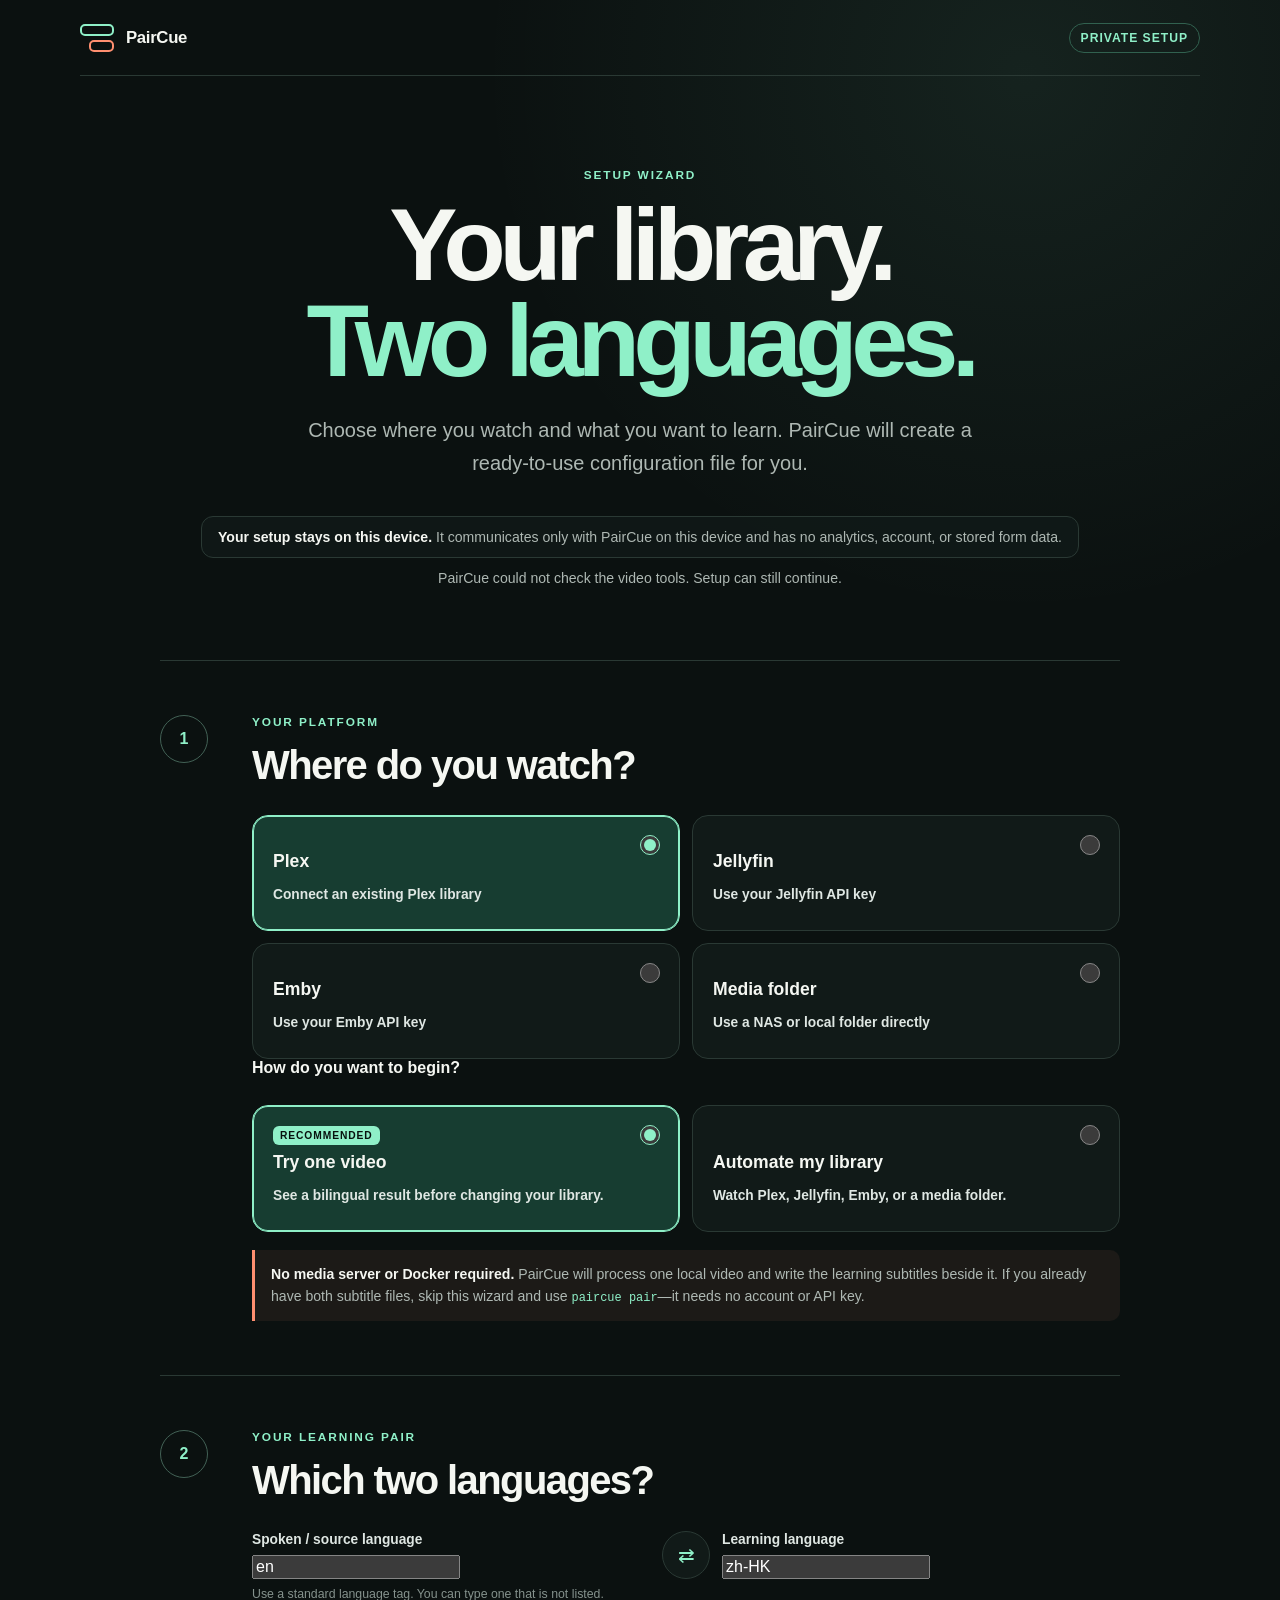
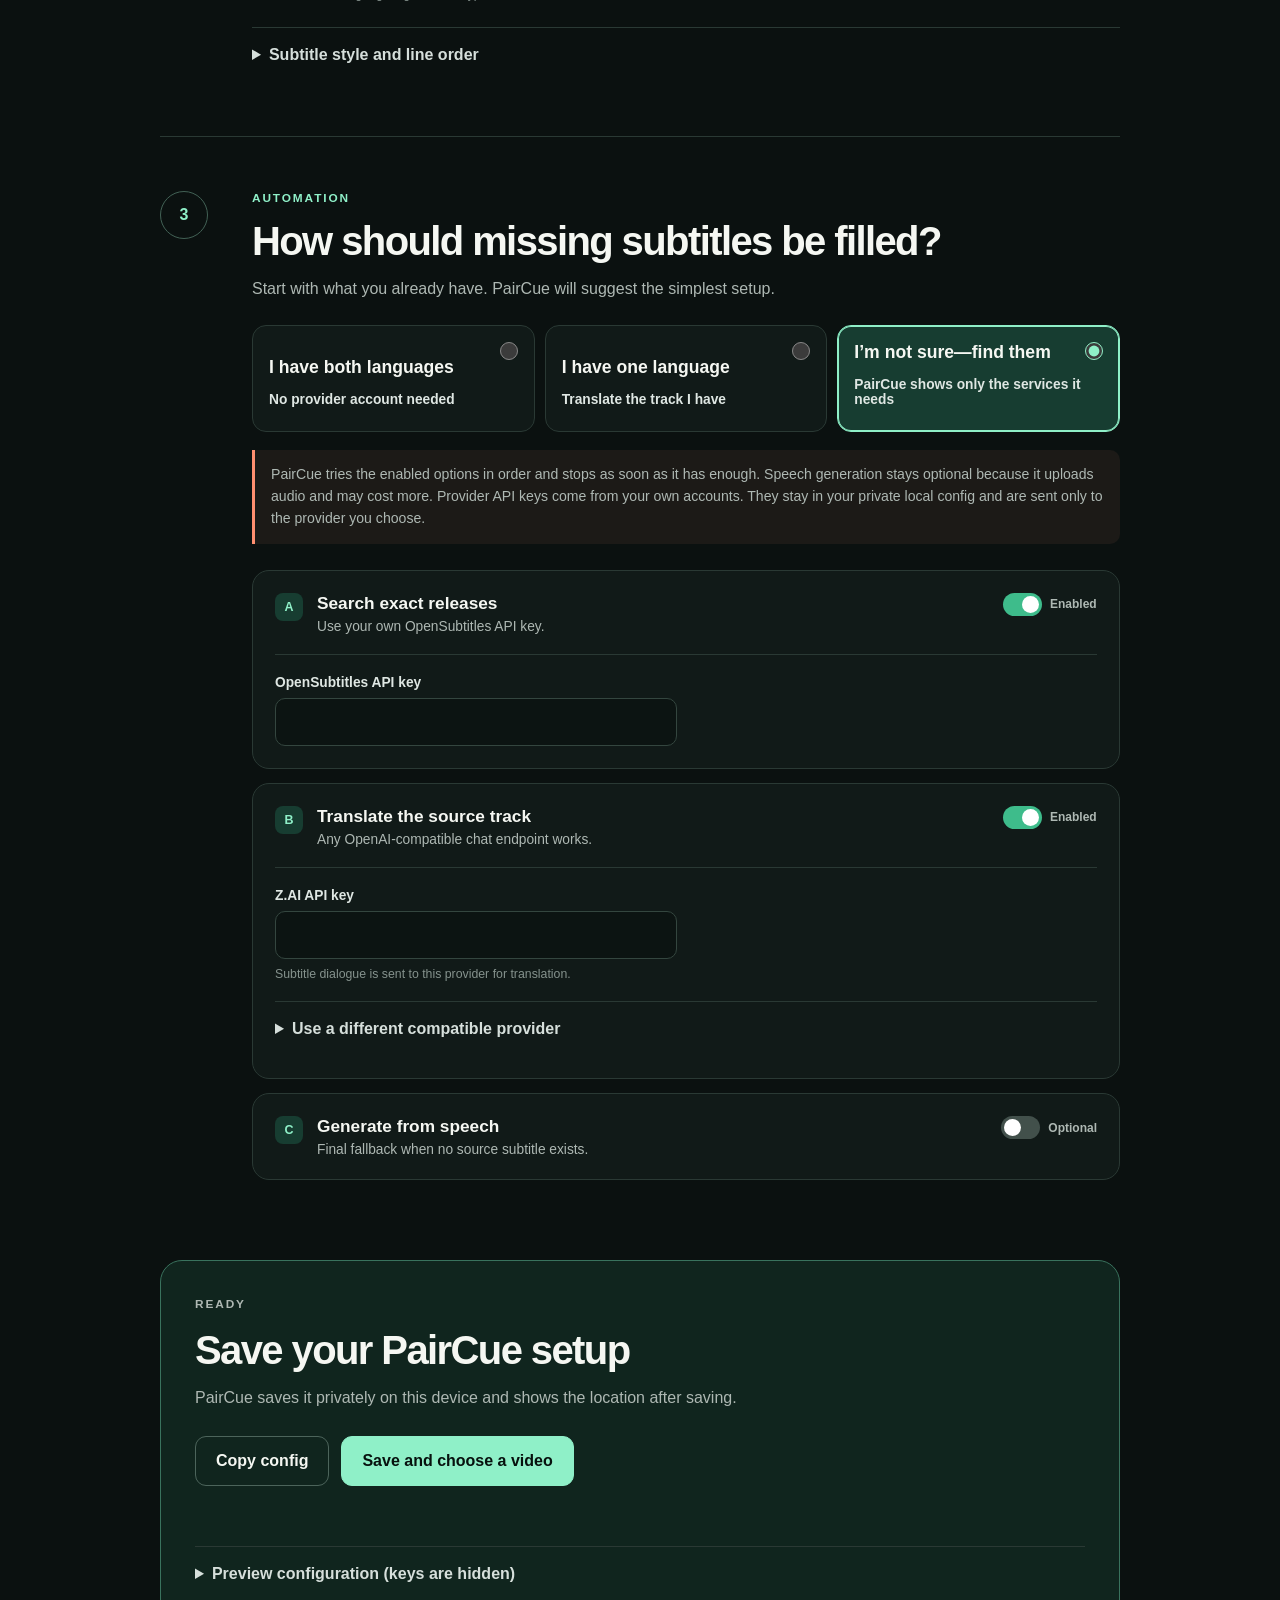
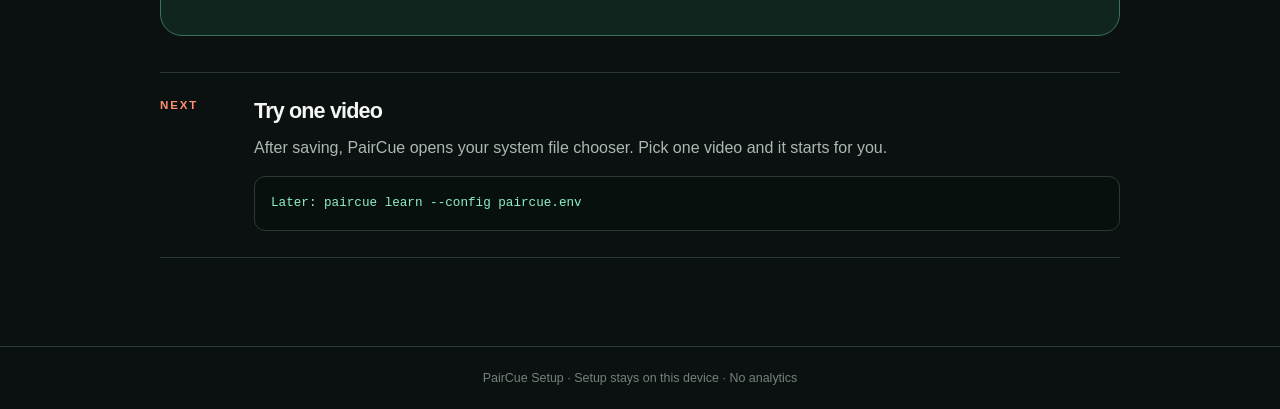
==== src/paircue/setup/index.html @ cda23b61 "feat: add one-click desktop library dashboard Signed-off-by: NLINEA <318270459+NLINEA@users.noreply." ====
<!doctype html>
<html lang="en">
  <head>
    <meta charset="utf-8">
    <meta name="viewport" content="width=device-width, initial-scale=1">
    <meta
      http-equiv="Content-Security-Policy"
      content="default-src 'none'; script-src 'self'; style-src 'self'; img-src 'self' data:; connect-src 'self'; font-src 'none'; object-src 'none'; base-uri 'none'; form-action 'none'"
    >
    <title>PairCue Setup</title>
    <meta
      name="description"
      content="Create a private PairCue configuration without sending settings or API keys anywhere."
    >
    <link rel="stylesheet" href="setup.css">
    <script src="setup.js" defer></script>
  </head>
  <body>
    <header class="topbar">
      <a class="brand" href="#main" aria-label="PairCue setup home">
        <span class="brand-mark" aria-hidden="true"><i></i><i></i></span>
        <span>PairCue</span>
      </a>
      <span class="privacy-badge">Private setup</span>
    </header>

    <main id="main" class="shell">
      <section class="hero" aria-labelledby="page-title">
        <p class="eyebrow">SETUP WIZARD</p>
        <h1 id="page-title">Your library.<br><span>Two languages.</span></h1>
        <p class="lede">
          Choose where you watch and what you want to learn. PairCue will create a ready-to-use
          configuration file for you.
        </p>
        <div class="privacy-note" role="note">
          <strong>Your setup stays on this device.</strong>
          It communicates only with PairCue on this device and has no analytics, account, or
          stored form data.
        </div>
        <div id="system-check" class="system-check" role="status" aria-live="polite">
          Checking whether this device is ready for video…
        </div>
      </section>

      <form id="setup-form" novalidate>
        <section class="step" aria-labelledby="platform-heading">
          <div class="step-number" aria-hidden="true">1</div>
          <div class="step-content">
            <p class="step-kicker">YOUR PLATFORM</p>
            <h2 id="platform-heading">Where do you watch?</h2>
            <div class="choice-grid" role="radiogroup" aria-label="Media platform">
              <label class="choice-card">
                <input type="radio" name="platform" value="plex" checked>
                <span class="choice-title">Plex</span>
                <span>Connect an existing Plex library</span>
              </label>
              <label class="choice-card">
                <input type="radio" name="platform" value="jellyfin">
                <span class="choice-title">Jellyfin</span>
                <span>Use your Jellyfin API key</span>
              </label>
              <label class="choice-card">
                <input type="radio" name="platform" value="emby">
                <span class="choice-title">Emby</span>
                <span>Use your Emby API key</span>
              </label>
              <label class="choice-card">
                <input type="radio" name="platform" value="filesystem">
                <span class="choice-title">Media folder</span>
                <span>Use a NAS or local folder directly</span>
              </label>
            </div>

            <p class="subsection-heading">How do you want to begin?</p>
            <div class="choice-grid" role="radiogroup" aria-label="Starting point">
              <label class="choice-card recommended-card">
                <input type="radio" name="mode" value="single" checked>
                <span class="recommendation">RECOMMENDED</span>
                <span class="choice-title">Try one video</span>
                <span>See a bilingual result before changing your library.</span>
              </label>
              <label class="choice-card">
                <input type="radio" name="mode" value="library">
                <span class="choice-title">Automate my library</span>
                <span>Watch Plex, Jellyfin, Emby, or a media folder.</span>
              </label>
            </div>

            <div id="single-note" class="journey-note">
              <strong>No media server or Docker required.</strong>
              PairCue will process one local video and write the learning subtitles beside it.
              If you already have both subtitle files, skip this wizard and use
              <code>paircue pair</code>—it needs no account or API key.
            </div>

            <div id="library-options" class="library-options" hidden>
              <div class="field-grid inset-panel">
                <div class="field-control">
                  <label for="host-media-path">Media folder on this machine or NAS</label>
                  <div class="path-row">
                    <input id="host-media-path" type="text" value="/volume1/Media" autocomplete="off">
                    <button id="choose-media-folder" type="button" hidden>Choose folder</button>
                  </div>
                  <small>PairCue needs read and write access. On a desktop, choose the mounted folder.</small>
                </div>
                <label id="local-port-field">
                  <span>Local status page port</span>
                  <input id="host-port" type="text" inputmode="numeric" value="9292" autocomplete="off">
                  <small>Only accessible from this device by default.</small>
                </label>
              </div>

              <div id="server-fields" class="field-grid inset-panel">
                <label>
                  <span>Server address</span>
                  <input id="server-url" type="url" value="http://127.0.0.1:32400" autocomplete="off">
                  <small>Use the server's local network address. Do not paste a Plex web-app page.</small>
                </label>
                <label>
                  <span>Server token or API key</span>
                  <input id="server-token" type="password" autocomplete="new-password">
                  <small>Stored only in the downloaded file.</small>
                </label>
                <label id="user-id-field" hidden>
                  <span>User ID</span>
                  <input id="server-user-id" type="text" autocomplete="off">
                  <small>Required by Jellyfin and Emby.</small>
                </label>
                <label>
                  <span>Library path seen by the server</span>
                  <input id="server-prefix" type="text" value="/volume1/Media" autocomplete="off">
                  <small>Usually the same folder path as above.</small>
                </label>
                <details class="platform-help">
                  <summary>Where do I find these details?</summary>
                  <p id="plex-help">
                    In Plex, use the server address ending in <code>:32400</code>. Find the token by
                    opening an item in Plex Web, choosing <strong>Get Info → View XML</strong>, and
                    copying the <code>X-Plex-Token</code> value from the URL.
                  </p>
                  <p id="jellyfin-help" hidden>
                    In Jellyfin Dashboard, open <strong>Advanced → API Keys</strong> to create a key.
                    Open your user in Dashboard and copy its ID from the browser address.
                  </p>
                  <p id="emby-help" hidden>
                    In Emby Server Dashboard, open <strong>Advanced → API Keys</strong> to create a
                    key. Open the selected user to find its user ID.
                  </p>
                </details>
              </div>

              <details id="nas-permissions" class="advanced">
                <summary>NAS file permissions</summary>
                <div class="field-grid details-grid">
                  <label>
                    <span>User ID (PUID)</span>
                    <input id="puid" type="text" inputmode="numeric" value="10001" autocomplete="off">
                  </label>
                  <label>
                    <span>Group ID (PGID)</span>
                    <input id="pgid" type="text" inputmode="numeric" value="10001" autocomplete="off">
                  </label>
                </div>
                <p class="hint">Change these only if PairCue cannot write beside your videos.</p>
              </details>
            </div>
          </div>
        </section>

        <section class="step" aria-labelledby="language-heading">
          <div class="step-number" aria-hidden="true">2</div>
          <div class="step-content">
            <p class="step-kicker">YOUR LEARNING PAIR</p>
            <h2 id="language-heading">Which two languages?</h2>
            <div class="language-row">
              <label>
                <span>Spoken / source language</span>
                <input id="source-language" list="language-options" value="en" autocomplete="off">
              </label>
              <button id="swap-languages" class="swap" type="button" aria-label="Swap languages">
                <span aria-hidden="true">⇄</span>
              </button>
              <label>
                <span>Learning language</span>
                <input id="target-language" list="language-options" value="zh-HK" autocomplete="off">
              </label>
            </div>
            <datalist id="language-options">
              <option value="en">English</option>
              <option value="zh-HK">Traditional Chinese (Hong Kong)</option>
              <option value="zh-TW">Traditional Chinese (Taiwan)</option>
              <option value="zh-CN">Simplified Chinese</option>
              <option value="ja">Japanese</option>
              <option value="ko">Korean</option>
              <option value="es">Spanish</option>
              <option value="fr">French</option>
              <option value="de">German</option>
              <option value="pt-BR">Portuguese (Brazil)</option>
            </datalist>
            <p class="hint">Use a standard language tag. You can type one that is not listed.</p>

            <details class="advanced">
              <summary>Subtitle style and line order</summary>
              <div class="field-grid details-grid">
                <label>
                  <span>First line</span>
                  <select id="line-order">
                    <option value="target-first">Learning language</option>
                    <option value="source-first">Spoken language</option>
                  </select>
                </label>
                <label>
                  <span>Translation style</span>
                  <input
                    id="target-style"
                    type="text"
                    value="natural, concise dialogue suitable for subtitles"
                    autocomplete="off"
                  >
                </label>
              </div>
            </details>
          </div>
        </section>

        <section class="step" aria-labelledby="automation-heading">
          <div class="step-number" aria-hidden="true">3</div>
          <div class="step-content">
            <p class="step-kicker">AUTOMATION</p>
            <h2 id="automation-heading">How should missing subtitles be filled?</h2>
            <p class="section-copy">Start with what you already have. PairCue will suggest the simplest setup.</p>
            <div class="preset-grid" role="radiogroup" aria-label="Existing subtitle situation">
              <label class="preset-card">
                <input type="radio" name="subtitle-preset" value="both">
                <span class="choice-title">I have both languages</span>
                <span>No provider account needed</span>
              </label>
              <label class="preset-card">
                <input type="radio" name="subtitle-preset" value="one">
                <span class="choice-title">I have one language</span>
                <span>Translate the track I have</span>
              </label>
              <label class="preset-card">
                <input type="radio" name="subtitle-preset" value="automatic" checked>
                <span class="choice-title">I’m not sure—find them</span>
                <span>PairCue shows only the services it needs</span>
              </label>
            </div>
            <div class="journey-note">
              PairCue tries the enabled options in order and stops as soon as it has enough. Speech
              generation stays optional because it uploads audio and may cost more. Provider API
              keys come from your own accounts. They stay in your private local config and are sent
              only to the provider you choose.
            </div>

            <div class="automation-stack">
              <section class="automation-card">
                <div class="automation-head">
                  <div>
                    <span class="flow-index">A</span>
                    <h3>Search exact releases</h3>
                    <p>Use your own OpenSubtitles API key.</p>
                  </div>
                  <label class="switch">
                    <input id="search-enabled" type="checkbox" checked>
                    <span aria-hidden="true"></span>
                    <b>Enabled</b>
                  </label>
                </div>
                <div id="search-panel" class="field-grid compact-fields">
                  <label>
                    <span>OpenSubtitles API key</span>
                    <input id="opensubtitles-key" type="password" autocomplete="new-password">
                  </label>
                </div>
              </section>

              <section class="automation-card">
                <div class="automation-head">
                  <div>
                    <span class="flow-index">B</span>
                    <h3>Translate the source track</h3>
                    <p>Any OpenAI-compatible chat endpoint works.</p>
                  </div>
                  <label class="switch">
                    <input id="translation-enabled" type="checkbox" checked>
                    <span aria-hidden="true"></span>
                    <b>Enabled</b>
                  </label>
                </div>
                <div id="translation-panel" class="field-grid compact-fields">
                  <label>
                    <span>Z.AI API key</span>
                    <input id="translation-key" type="password" autocomplete="new-password">
                    <small>Subtitle dialogue is sent to this provider for translation.</small>
                  </label>
                  <details class="advanced provider-details">
                    <summary>Use a different compatible provider</summary>
                    <label>
                      <span>Translation endpoint</span>
                      <input
                        id="translation-url"
                        type="url"
                        value="https://api.z.ai/api/coding/paas/v4"
                        autocomplete="off"
                      >
                    </label>
                    <label>
                      <span>Model</span>
                      <input id="translation-model" type="text" value="glm-5-turbo" autocomplete="off">
                    </label>
                  </details>
                </div>
              </section>

              <section class="automation-card">
                <div class="automation-head">
                  <div>
                    <span class="flow-index">C</span>
                    <h3>Generate from speech</h3>
                    <p>Final fallback when no source subtitle exists.</p>
                  </div>
                  <label class="switch">
                    <input id="transcription-enabled" type="checkbox">
                    <span aria-hidden="true"></span>
                    <b>Optional</b>
                  </label>
                </div>
                <div id="transcription-panel" class="field-grid compact-fields" hidden>
                  <label>
                    <span>OpenAI API key</span>
                    <input id="transcription-key" type="password" autocomplete="new-password">
                    <small>Audio is uploaded only when no source subtitle can be found.</small>
                  </label>
                  <details class="advanced provider-details">
                    <summary>Use a self-hosted or compatible provider</summary>
                    <label>
                      <span>Transcription endpoint</span>
                      <input
                        id="transcription-url"
                        type="url"
                        value="https://api.openai.com/v1"
                        autocomplete="off"
                      >
                    </label>
                    <label>
                      <span>Model</span>
                      <input id="transcription-model" type="text" value="whisper-1" autocomplete="off">
                    </label>
                  </details>
                </div>
              </section>
            </div>
          </div>
        </section>

        <section class="finish" aria-labelledby="finish-heading">
          <div>
            <p class="step-kicker">READY</p>
            <h2 id="finish-heading">Save your PairCue setup</h2>
            <p>PairCue saves it privately on this device and shows the location after saving.</p>
          </div>
          <div class="button-row">
            <button id="copy-config" class="secondary-button" type="button">Copy config</button>
            <button id="download-config" class="primary-button" type="button">
              Save paircue.env
            </button>
          </div>
          <p id="form-error" class="form-error" role="alert" hidden></p>
          <p id="action-status" class="action-status" aria-live="polite"></p>
          <details class="preview">
            <summary>Preview configuration (keys are hidden)</summary>
            <pre id="config-preview" tabindex="0"></pre>
          </details>
        </section>
      </form>

      <section id="next-step" class="next-step" aria-labelledby="next-heading" aria-live="polite">
        <span id="next-number" class="next-number">NEXT</span>
        <div>
          <h2 id="next-heading">Try one video</h2>
          <p id="next-copy">PairCue will guide you after the setup is saved.</p>
          <pre id="next-command" class="next-command"></pre>
          <a id="next-link" class="dashboard-link" href="/" hidden>Open PairCue dashboard</a>
        </div>
      </section>
    </main>

    <footer>
      PairCue Setup · Setup stays on this device · No analytics
    </footer>
  </body>
</html>
---- src/paircue/setup/setup.css ----
:root {
  color-scheme: dark;
  --ink: #f5f7f2;
  --muted: #aeb8b3;
  --canvas: #0b1110;
  --panel: #111a18;
  --panel-strong: #16221f;
  --line: #2a3934;
  --mint: #8ff0c8;
  --mint-dark: #173d31;
  --coral: #ff8f70;
  --danger: #ffb4a2;
  --radius: 22px;
  font-family: Inter, ui-sans-serif, -apple-system, BlinkMacSystemFont, "Segoe UI", sans-serif;
}

* {
  box-sizing: border-box;
}

html {
  scroll-behavior: smooth;
}

body {
  margin: 0;
  min-width: 320px;
  background:
    radial-gradient(circle at 80% 2%, rgba(143, 240, 200, 0.08), transparent 34rem),
    var(--canvas);
  color: var(--ink);
}

button,
input,
select {
  font: inherit;
}

button,
summary,
label,
input,
select {
  -webkit-tap-highlight-color: transparent;
}

.topbar {
  width: min(1120px, calc(100% - 40px));
  min-height: 76px;
  margin: 0 auto;
  display: flex;
  align-items: center;
  justify-content: space-between;
  border-bottom: 1px solid var(--line);
}

.brand {
  display: inline-flex;
  align-items: center;
  gap: 12px;
  color: var(--ink);
  font-size: 1.05rem;
  font-weight: 750;
  letter-spacing: -0.02em;
  text-decoration: none;
}

.brand-mark {
  width: 34px;
  height: 28px;
  display: grid;
  gap: 4px;
}

.brand-mark i {
  display: block;
  height: 12px;
  border: 2px solid var(--mint);
  border-radius: 5px;
}

.brand-mark i:last-child {
  width: 74%;
  margin-left: auto;
  border-color: var(--coral);
}

.privacy-badge {
  padding: 7px 11px;
  border: 1px solid #31614f;
  border-radius: 999px;
  color: var(--mint);
  font-size: 0.76rem;
  font-weight: 750;
  letter-spacing: 0.08em;
  text-transform: uppercase;
}

.shell {
  width: min(960px, calc(100% - 40px));
  margin: 0 auto;
}

.hero {
  padding: 92px 0 74px;
  text-align: center;
}

.eyebrow,
.step-kicker {
  margin: 0 0 15px;
  color: var(--mint);
  font-size: 0.74rem;
  font-weight: 800;
  letter-spacing: 0.16em;
}

h1,
h2,
h3,
p {
  margin-top: 0;
}

h1 {
  margin-bottom: 24px;
  font-size: clamp(3rem, 8vw, 6.4rem);
  line-height: 0.94;
  letter-spacing: -0.065em;
}

h1 span {
  color: var(--mint);
}

.lede {
  width: min(680px, 100%);
  margin: 0 auto;
  color: var(--muted);
  font-size: clamp(1.05rem, 2vw, 1.25rem);
  line-height: 1.65;
}

.privacy-note {
  width: fit-content;
  max-width: 100%;
  margin: 36px auto 0;
  padding: 12px 16px;
  border: 1px solid var(--line);
  border-radius: 12px;
  background: rgba(17, 26, 24, 0.75);
  color: var(--muted);
  font-size: 0.88rem;
}

.privacy-note strong {
  color: var(--ink);
}

.system-check {
  width: fit-content;
  max-width: 100%;
  margin: 12px auto 0;
  color: var(--muted);
  font-size: 0.88rem;
}

.system-check[data-status="ready"] {
  color: var(--mint);
}

.system-check[data-status="needs-attention"] {
  color: var(--danger);
}

.step {
  display: grid;
  grid-template-columns: 64px minmax(0, 1fr);
  gap: 28px;
  padding: 54px 0;
  border-top: 1px solid var(--line);
}

.step-number {
  width: 48px;
  height: 48px;
  display: grid;
  place-items: center;
  border: 1px solid #426155;
  border-radius: 50%;
  color: var(--mint);
  font-weight: 800;
}

.step h2,
.finish h2,
.next-step h2 {
  margin-bottom: 12px;
  font-size: clamp(1.7rem, 4vw, 2.5rem);
  line-height: 1.08;
  letter-spacing: -0.04em;
}

.section-copy,
.finish p,
.next-step p {
  color: var(--muted);
  line-height: 1.6;
}

.choice-grid {
  display: grid;
  grid-template-columns: repeat(2, minmax(0, 1fr));
  gap: 12px;
  margin-top: 28px;
}

.preset-grid {
  display: grid;
  grid-template-columns: repeat(3, minmax(0, 1fr));
  gap: 10px;
  margin-top: 24px;
}

.preset-card {
  position: relative;
  min-height: 104px;
  padding: 16px;
  display: flex;
  flex-direction: column;
  justify-content: flex-end;
  gap: 6px;
  border: 1px solid var(--line);
  border-radius: 14px;
  background: var(--panel);
  color: var(--muted);
  cursor: pointer;
}

.preset-card input {
  position: absolute;
  top: 13px;
  right: 13px;
  width: 18px;
  height: 18px;
  accent-color: var(--mint);
}

.preset-card:has(input:checked) {
  border-color: var(--mint);
  background: var(--mint-dark);
  box-shadow: inset 0 0 0 1px var(--mint);
}

.choice-card {
  position: relative;
  min-height: 116px;
  padding: 20px;
  display: flex;
  flex-direction: column;
  justify-content: flex-end;
  gap: 7px;
  border: 1px solid var(--line);
  border-radius: 16px;
  background: var(--panel);
  color: var(--muted);
  cursor: pointer;
}

.choice-card:has(input:checked) {
  border-color: var(--mint);
  background: var(--mint-dark);
  color: #d8e8e1;
  box-shadow: inset 0 0 0 1px var(--mint);
}

.choice-card input {
  position: absolute;
  top: 16px;
  right: 16px;
  width: 20px;
  height: 20px;
  accent-color: var(--mint);
}

.choice-title {
  color: var(--ink);
  font-size: 1.1rem;
  font-weight: 760;
}

.recommendation {
  width: fit-content;
  margin-bottom: auto;
  padding: 4px 7px;
  border-radius: 6px;
  background: var(--mint);
  color: #07110e !important;
  font-size: 0.64rem !important;
  font-weight: 850 !important;
  letter-spacing: 0.09em;
}

.journey-note {
  margin-top: 18px;
  padding: 14px 16px;
  border-left: 3px solid var(--coral);
  border-radius: 0 10px 10px 0;
  background: rgba(255, 143, 112, 0.07);
  color: var(--muted);
  font-size: 0.88rem;
  line-height: 1.55;
}

.journey-note strong {
  color: var(--ink);
}

.library-options {
  margin-top: 30px;
}

.subsection-heading {
  margin: 0 0 14px;
  color: var(--ink);
  font-size: 1rem;
  font-weight: 780;
}

.field-grid {
  display: grid;
  grid-template-columns: repeat(2, minmax(0, 1fr));
  gap: 18px;
}

.inset-panel {
  margin-top: 18px;
  padding: 22px;
  border: 1px solid var(--line);
  border-radius: 16px;
  background: rgba(17, 26, 24, 0.8);
}

label > span {
  display: block;
  margin-bottom: 8px;
  color: #dfe7e3;
  font-size: 0.86rem;
  font-weight: 700;
}

.field-control > label {
  display: block;
  margin-bottom: 8px;
  color: #dfe7e3;
  font-size: 0.86rem;
  font-weight: 700;
}

.path-row {
  display: flex;
  gap: 9px;
}

.path-row input { min-width: 0; }

.path-row button {
  flex: 0 0 auto;
  min-height: 48px;
  padding: 0 14px;
  border: 1px solid #4c645b;
  border-radius: 10px;
  background: #17221f;
  color: var(--ink);
  font-weight: 750;
}

.platform-help {
  grid-column: 1 / -1;
  color: var(--muted);
  line-height: 1.55;
}

.platform-help p { margin-bottom: 0; }

input[type="text"],
input[type="url"],
input[type="password"],
select {
  width: 100%;
  min-height: 48px;
  padding: 0 13px;
  border: 1px solid #34463f;
  border-radius: 10px;
  outline: 0;
  background: #0c1412;
  color: var(--ink);
}

input:focus-visible,
select:focus-visible,
button:focus-visible,
summary:focus-visible,
.choice-card:has(input:focus-visible) {
  outline: 3px solid rgba(143, 240, 200, 0.38);
  outline-offset: 3px;
}

input:invalid {
  border-color: var(--danger);
}

small,
.hint {
  display: block;
  margin-top: 7px;
  color: #85928d;
  font-size: 0.77rem;
  line-height: 1.45;
}

.language-row {
  display: grid;
  grid-template-columns: minmax(0, 1fr) 48px minmax(0, 1fr);
  gap: 12px;
  align-items: end;
  margin-top: 28px;
}

.swap {
  width: 48px;
  height: 48px;
  border: 1px solid var(--line);
  border-radius: 50%;
  background: var(--panel);
  color: var(--mint);
  font-size: 1.25rem;
  cursor: pointer;
}

.advanced,
.preview {
  margin-top: 24px;
  border-top: 1px solid var(--line);
}

summary {
  padding: 18px 0;
  color: #d6dfdb;
  font-weight: 700;
  cursor: pointer;
}

.details-grid {
  padding-bottom: 10px;
}

.provider-details {
  grid-column: 1 / -1;
  margin-top: 0;
}

.provider-details label {
  display: block;
  margin-bottom: 14px;
}

.automation-stack {
  display: grid;
  gap: 14px;
  margin-top: 26px;
}

.automation-card {
  padding: 22px;
  border: 1px solid var(--line);
  border-radius: 17px;
  background: var(--panel);
}

.automation-head {
  display: flex;
  align-items: flex-start;
  justify-content: space-between;
  gap: 18px;
}

.automation-head > div {
  position: relative;
  padding-left: 42px;
}

.flow-index {
  position: absolute;
  left: 0;
  top: 0;
  width: 28px;
  height: 28px;
  display: grid;
  place-items: center;
  border-radius: 8px;
  background: var(--mint-dark);
  color: var(--mint);
  font-size: 0.78rem;
  font-weight: 850;
}

.automation-head h3 {
  margin-bottom: 5px;
  font-size: 1.08rem;
}

.automation-head p {
  margin-bottom: 0;
  color: var(--muted);
  font-size: 0.86rem;
}

.switch {
  min-width: 94px;
  display: grid;
  grid-template-columns: 39px auto;
  align-items: center;
  gap: 8px;
  cursor: pointer;
}

.switch input {
  position: absolute;
  opacity: 0;
  pointer-events: none;
}

.switch span {
  position: relative;
  width: 39px;
  height: 23px;
  margin: 0;
  border-radius: 999px;
  background: #42504b;
}

.switch span::after {
  content: "";
  position: absolute;
  top: 3px;
  left: 3px;
  width: 17px;
  height: 17px;
  border-radius: 50%;
  background: white;
  transition: transform 160ms ease;
}

.switch input:checked + span {
  background: #3ebc8b;
}

.switch input:checked + span::after {
  transform: translateX(16px);
}

.switch:has(input:focus-visible) span {
  outline: 3px solid rgba(143, 240, 200, 0.38);
  outline-offset: 3px;
}

.switch b {
  color: var(--muted);
  font-size: 0.75rem;
}

.compact-fields {
  margin-top: 20px;
  padding-top: 20px;
  border-top: 1px solid var(--line);
}

[hidden] {
  display: none !important;
}

.finish {
  margin-top: 26px;
  padding: 34px;
  border: 1px solid #39725d;
  border-radius: var(--radius);
  background: #10251e;
}

.button-row {
  display: flex;
  flex-wrap: wrap;
  gap: 12px;
  margin-top: 26px;
}

.primary-button,
.secondary-button {
  min-height: 50px;
  padding: 0 20px;
  border-radius: 11px;
  font-weight: 780;
  cursor: pointer;
}

.primary-button {
  border: 1px solid var(--mint);
  background: var(--mint);
  color: #07110e;
}

.primary-button:hover {
  background: #b1f7da;
}

.secondary-button {
  border: 1px solid #4c645b;
  background: transparent;
  color: var(--ink);
}

.form-error {
  margin: 18px 0 0;
  color: var(--danger);
  font-weight: 700;
}

.action-status {
  min-height: 1.4em;
  margin: 16px 0 0;
  color: var(--mint);
  font-size: 0.9rem;
}

.preview pre {
  max-height: 330px;
  margin: 0;
  padding: 18px;
  overflow: auto;
  border: 1px solid #30443c;
  border-radius: 12px;
  background: #07100d;
  color: #b9c9c2;
  font: 0.77rem/1.6 ui-monospace, SFMono-Regular, Menlo, Consolas, monospace;
  white-space: pre-wrap;
  word-break: break-word;
}

.next-step {
  margin: 36px 0 88px;
  padding: 26px 0;
  display: grid;
  grid-template-columns: 72px minmax(0, 1fr);
  gap: 22px;
  border-top: 1px solid var(--line);
  border-bottom: 1px solid var(--line);
}

.next-step[data-phase="choosing"],
.next-step[data-phase="processing"],
.next-step[data-phase="saved"] {
  border-color: #426155;
}

.next-step[data-phase="completed"] {
  border-color: var(--mint);
  background: var(--mint-dark);
}

.next-step[data-phase="failed"] {
  border-color: #8e493b;
  background: #271713;
}

.next-step[data-phase="cancelled"] {
  border-color: var(--line);
}

.next-number {
  color: var(--coral);
  font-size: 0.72rem;
  font-weight: 850;
  letter-spacing: 0.16em;
}

.next-step h2 {
  font-size: 1.35rem;
}

.next-step p {
  margin-bottom: 0;
}

.next-command {
  margin: 16px 0 0;
  padding: 16px;
  overflow-x: auto;
  border: 1px solid var(--line);
  border-radius: 11px;
  background: #07100d;
  color: var(--mint);
  font: 0.79rem/1.65 ui-monospace, SFMono-Regular, Menlo, Consolas, monospace;
  white-space: pre-wrap;
}

.dashboard-link {
  display: inline-block;
  margin-top: 12px;
  padding: 11px 15px;
  border-radius: 9px;
  background: var(--mint);
  color: #10120d;
  font-weight: 800;
  text-decoration: none;
}

.dashboard-link[hidden] {
  display: none;
}

code {
  color: var(--mint);
  font-family: ui-monospace, SFMono-Regular, Menlo, Consolas, monospace;
  font-size: 0.85em;
}

footer {
  padding: 24px;
  border-top: 1px solid var(--line);
  color: #75817c;
  text-align: center;
  font-size: 0.78rem;
}

@media (max-width: 700px) {
  .topbar,
  .shell {
    width: min(100% - 28px, 960px);
  }

  .hero {
    padding: 64px 0 50px;
  }

  .step {
    grid-template-columns: 1fr;
    gap: 16px;
    padding: 42px 0;
  }

  .step-number {
    width: 38px;
    height: 38px;
  }

  .choice-grid,
  .preset-grid,
  .field-grid,
  .language-row {
    grid-template-columns: 1fr;
  }

  .path-row {
    flex-direction: column;
  }

  .swap {
    transform: rotate(90deg);
    justify-self: center;
  }

  .automation-head {
    flex-direction: column;
  }

  .finish {
    padding: 24px 20px;
  }

  .button-row > button {
    width: 100%;
  }

  .next-step {
    grid-template-columns: 1fr;
  }
}

@media (prefers-reduced-motion: reduce) {
  html {
    scroll-behavior: auto;
  }

  *,
  *::before,
  *::after {
    transition-duration: 0.01ms !important;
  }
}
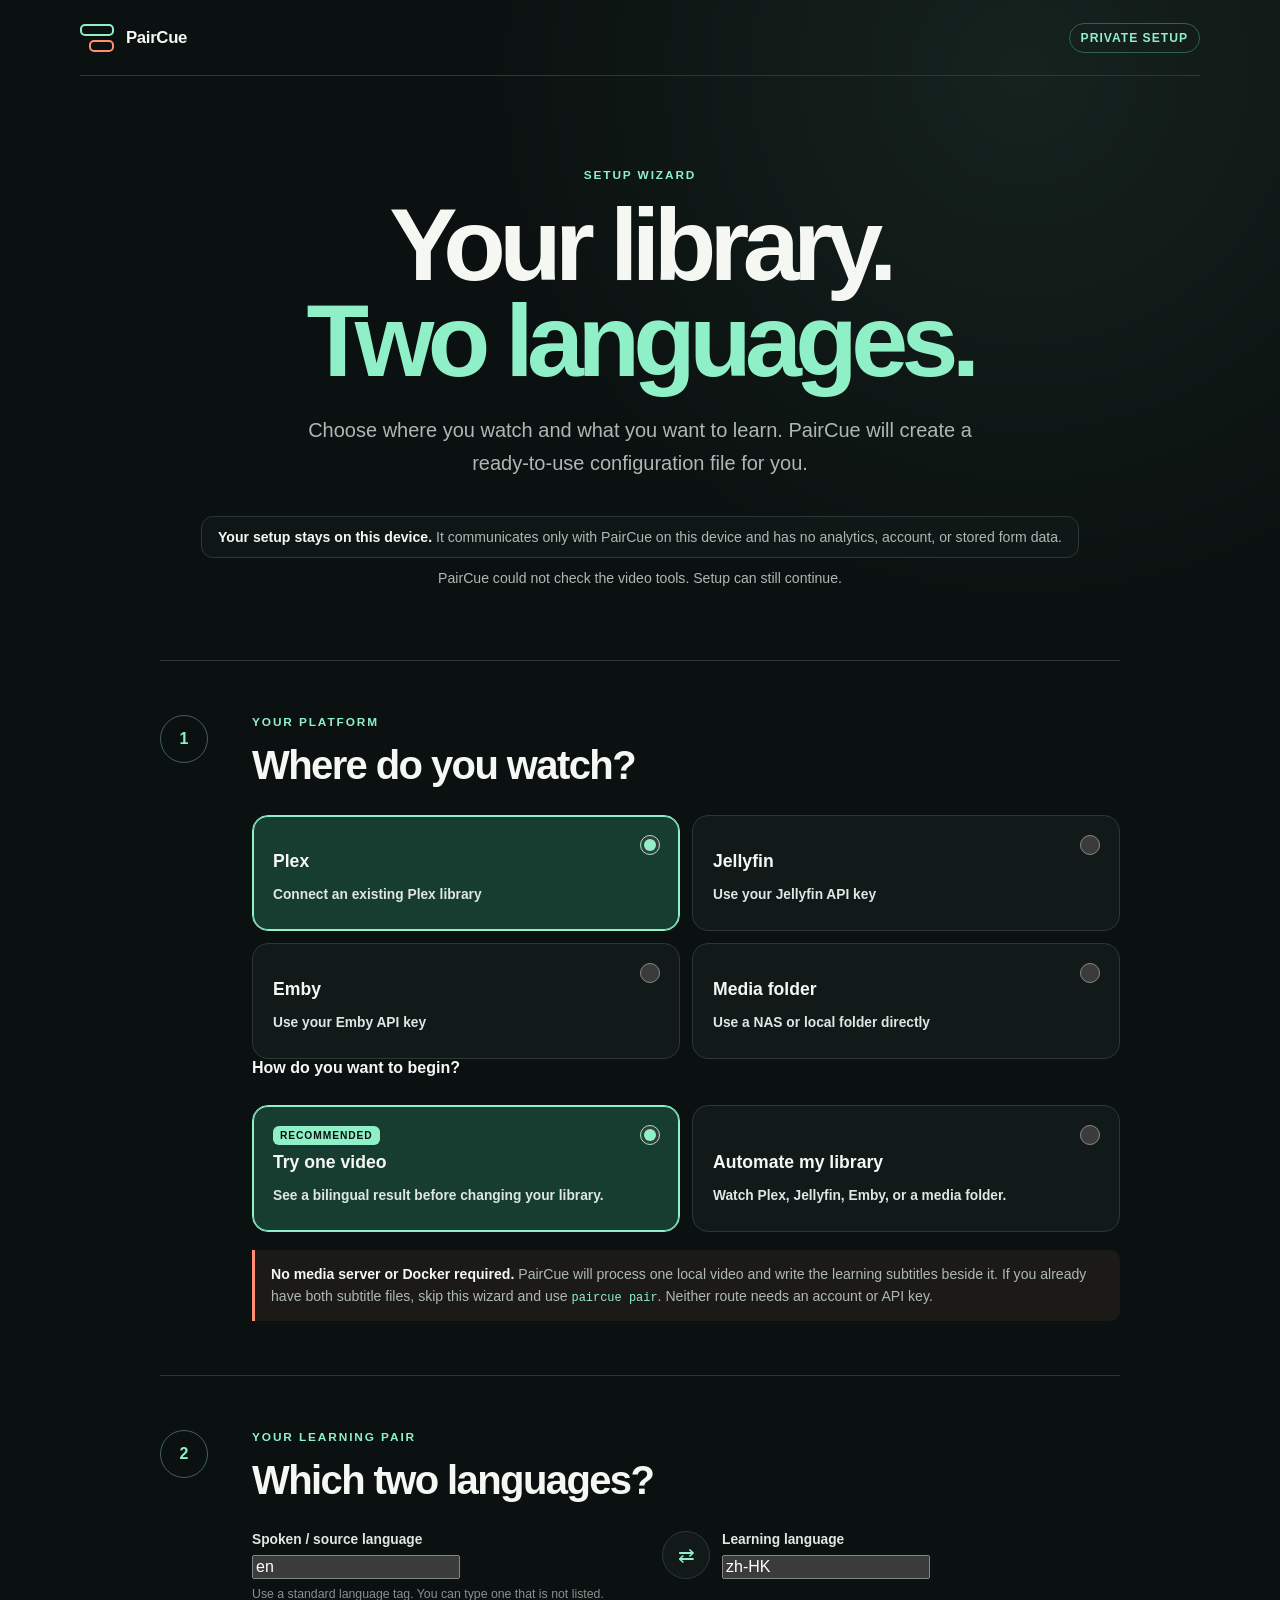
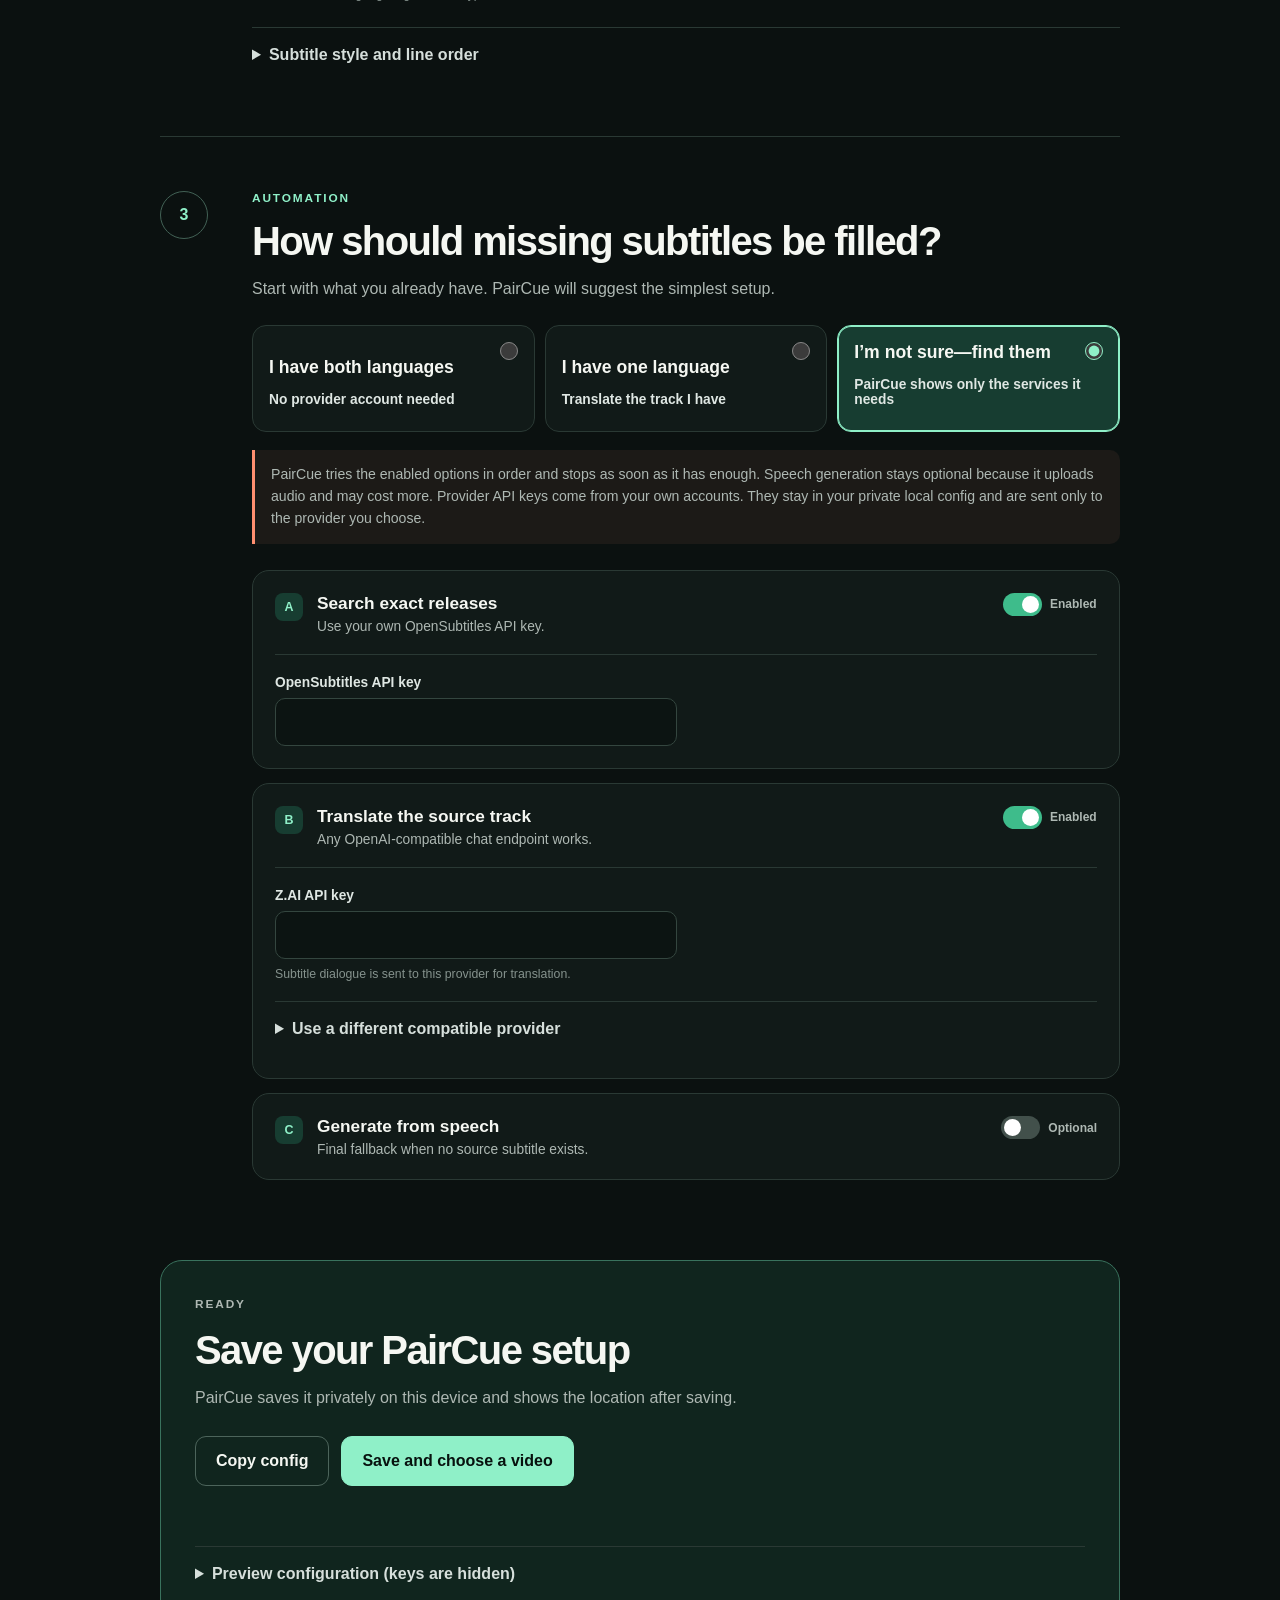
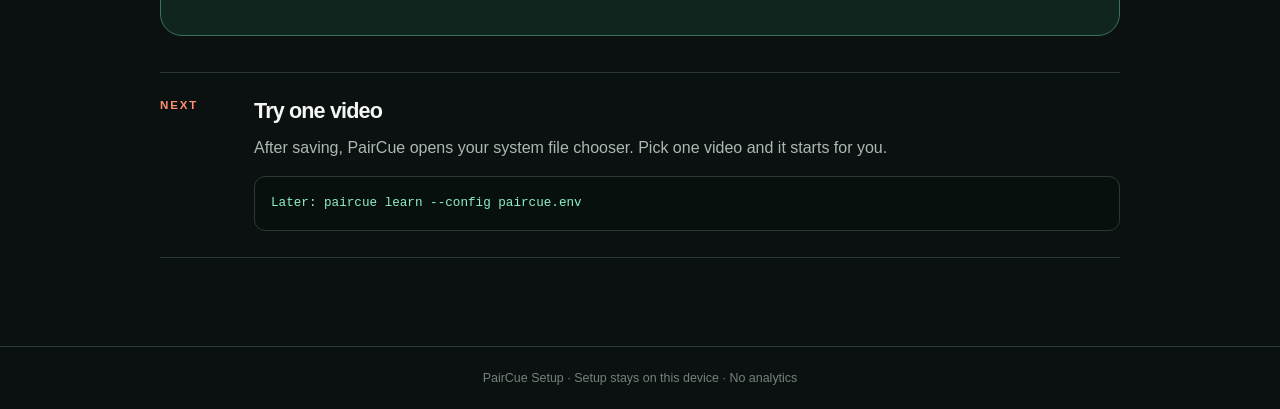
==== commit 3b22da82: "feat: add zero-setup desktop subtitle pairing Signed-off-by: NLINEA <318270459+NLINEA@users.noreply." ====
--- a/src/paircue/setup/index.html
+++ b/src/paircue/setup/index.html
@@ -89,9 +89,37 @@
             <div id="single-note" class="journey-note">
               <strong>No media server or Docker required.</strong>
               PairCue will process one local video and write the learning subtitles beside it.
-              If you already have both subtitle files, skip this wizard and use
-              <code>paircue pair</code>—it needs no account or API key.
-            </div>
+              <span id="desktop-pair-note" hidden>
+                If you already have both subtitle files, use Quick Pair below.
+              </span>
+              <span id="cli-pair-note">
+                If you already have both subtitle files, skip this wizard and use
+                <code>paircue pair</code>.
+              </span>
+              Neither route needs an account or API key.
+            </div>
+
+            <aside id="quick-pair-card" class="quick-pair-card" hidden>
+              <div>
+                <p class="step-kicker">ZERO-SETUP QUICK PAIR</p>
+                <h3>Already have two SRT files?</h3>
+                <p>
+                  Choose the spoken subtitle, then the learning subtitle. PairCue combines them
+                  locally and shows the finished file—no account, API key, or upload.
+                </p>
+              </div>
+              <div class="quick-pair-actions">
+                <label>
+                  <span>First line in each subtitle cue</span>
+                  <select id="quick-pair-order">
+                    <option value="target-first">Learning language</option>
+                    <option value="source-first">Spoken language</option>
+                  </select>
+                </label>
+                <button id="quick-pair" type="button">Pair two SRTs now</button>
+              </div>
+              <p id="quick-pair-status" class="quick-pair-status" role="status" aria-live="polite"></p>
+            </aside>
 
             <div id="library-options" class="library-options" hidden>
               <div class="field-grid inset-panel">
--- a/src/paircue/setup/setup.css
+++ b/src/paircue/setup/setup.css
@@ -317,6 +317,61 @@
   color: var(--ink);
 }
 
+.quick-pair-card {
+  margin-top: 18px;
+  padding: 22px;
+  display: grid;
+  grid-template-columns: minmax(0, 1fr) auto;
+  gap: 18px;
+  align-items: center;
+  border: 1px solid #426155;
+  border-radius: 16px;
+  background: linear-gradient(135deg, rgba(23, 61, 49, 0.72), rgba(17, 26, 24, 0.9));
+}
+
+.quick-pair-card h3 {
+  margin-bottom: 7px;
+  font-size: 1.2rem;
+}
+
+.quick-pair-card p:not(.step-kicker) {
+  margin-bottom: 0;
+  color: var(--muted);
+  line-height: 1.55;
+}
+
+.quick-pair-card button {
+  min-height: 48px;
+  padding: 0 17px;
+  border: 0;
+  border-radius: 11px;
+  background: var(--mint);
+  color: #07110e;
+  font-weight: 820;
+  cursor: pointer;
+}
+
+.quick-pair-actions {
+  min-width: 220px;
+  display: grid;
+  gap: 10px;
+}
+
+.quick-pair-actions label > span {
+  font-size: 0.74rem;
+}
+
+.quick-pair-card button:disabled {
+  cursor: wait;
+  opacity: 0.72;
+}
+
+.quick-pair-status {
+  grid-column: 1 / -1;
+  min-height: 1.4em;
+  color: var(--mint) !important;
+}
+
 .library-options {
   margin-top: 30px;
 }
@@ -775,6 +830,18 @@
     flex-direction: column;
   }
 
+  .quick-pair-card {
+    grid-template-columns: 1fr;
+  }
+
+  .quick-pair-card button {
+    width: 100%;
+  }
+
+  .quick-pair-actions {
+    min-width: 0;
+  }
+
   .finish {
     padding: 24px 20px;
   }
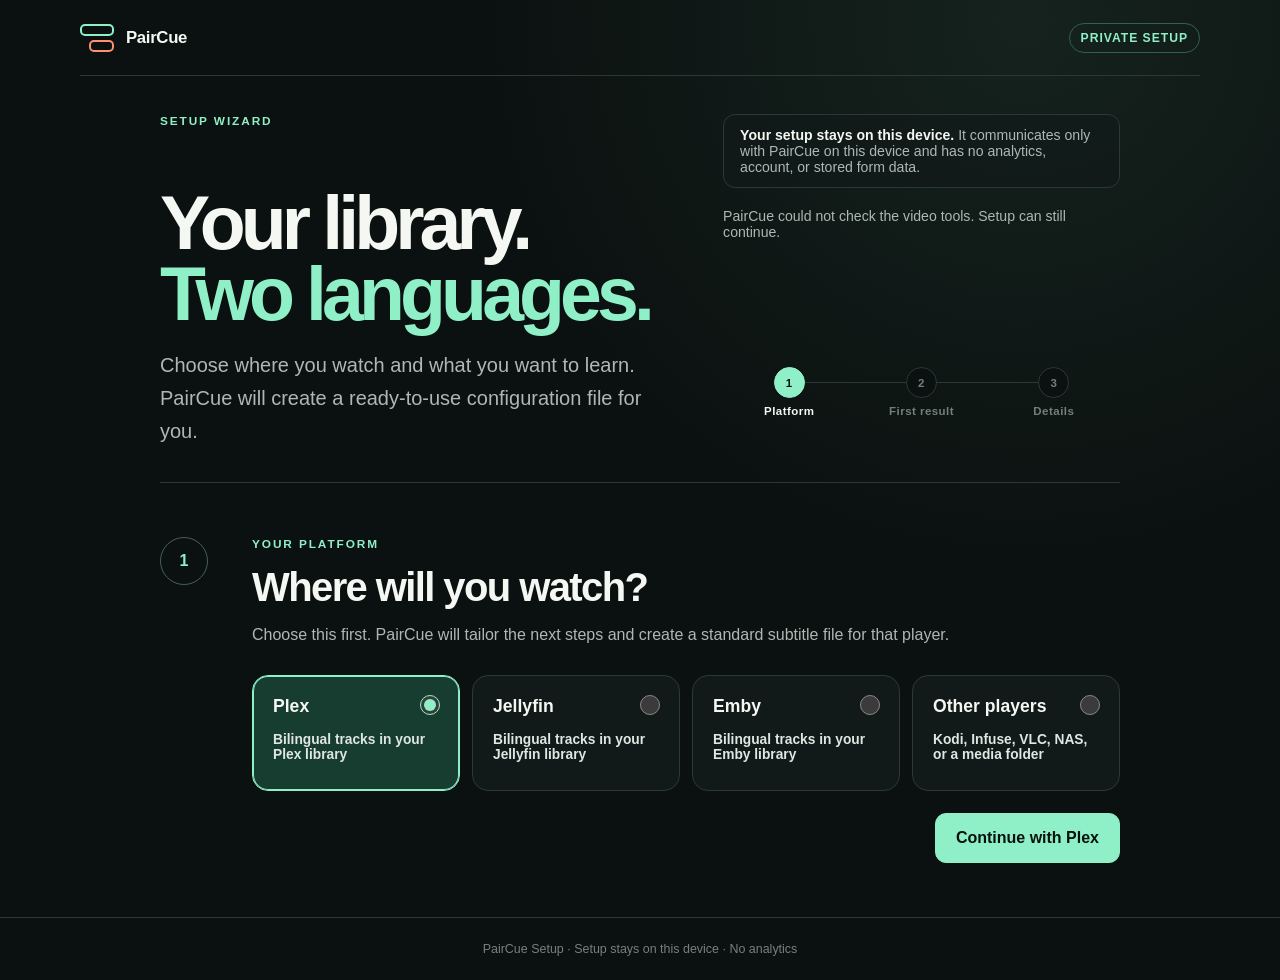
==== commit 2c47f7e6: "feat: make onboarding platform-first and portable Signed-off-by: NLINEA <318270459+NLINEA@users.nore" ====
--- a/src/paircue/setup/index.html
+++ b/src/paircue/setup/index.html
@@ -8,6 +8,7 @@
       content="default-src 'none'; script-src 'self'; style-src 'self'; img-src 'self' data:; connect-src 'self'; font-src 'none'; object-src 'none'; base-uri 'none'; form-action 'none'"
     >
     <title>PairCue Setup</title>
+    <link rel="icon" href="favicon.svg" type="image/svg+xml">
     <meta
       name="description"
       content="Create a private PairCue configuration without sending settings or API keys anywhere."
@@ -40,88 +41,128 @@
         <div id="system-check" class="system-check" role="status" aria-live="polite">
           Checking whether this device is ready for video…
         </div>
+        <ol class="setup-progress" aria-label="Setup progress">
+          <li id="progress-platform" aria-current="step"><span>1</span> Platform</li>
+          <li id="progress-start"><span>2</span> First result</li>
+          <li id="progress-details"><span>3</span> Details</li>
+        </ol>
       </section>
 
       <form id="setup-form" novalidate>
-        <section class="step" aria-labelledby="platform-heading">
-          <div class="step-number" aria-hidden="true">1</div>
+        <section id="platform-step" class="step wizard-stage" aria-labelledby="platform-heading">
+          <div id="platform-step-number" class="step-number" aria-hidden="true">1</div>
           <div class="step-content">
-            <p class="step-kicker">YOUR PLATFORM</p>
-            <h2 id="platform-heading">Where do you watch?</h2>
-            <div class="choice-grid" role="radiogroup" aria-label="Media platform">
-              <label class="choice-card">
-                <input type="radio" name="platform" value="plex" checked>
-                <span class="choice-title">Plex</span>
-                <span>Connect an existing Plex library</span>
-              </label>
-              <label class="choice-card">
-                <input type="radio" name="platform" value="jellyfin">
-                <span class="choice-title">Jellyfin</span>
-                <span>Use your Jellyfin API key</span>
-              </label>
-              <label class="choice-card">
-                <input type="radio" name="platform" value="emby">
-                <span class="choice-title">Emby</span>
-                <span>Use your Emby API key</span>
-              </label>
-              <label class="choice-card">
-                <input type="radio" name="platform" value="filesystem">
-                <span class="choice-title">Media folder</span>
-                <span>Use a NAS or local folder directly</span>
-              </label>
-            </div>
-
-            <p class="subsection-heading">How do you want to begin?</p>
-            <div class="choice-grid" role="radiogroup" aria-label="Starting point">
-              <label class="choice-card recommended-card">
-                <input type="radio" name="mode" value="single" checked>
-                <span class="recommendation">RECOMMENDED</span>
-                <span class="choice-title">Try one video</span>
-                <span>See a bilingual result before changing your library.</span>
-              </label>
-              <label class="choice-card">
-                <input type="radio" name="mode" value="library">
-                <span class="choice-title">Automate my library</span>
-                <span>Watch Plex, Jellyfin, Emby, or a media folder.</span>
-              </label>
-            </div>
-
-            <div id="single-note" class="journey-note">
-              <strong>No media server or Docker required.</strong>
-              PairCue will process one local video and write the learning subtitles beside it.
-              <span id="desktop-pair-note" hidden>
-                If you already have both subtitle files, use Quick Pair below.
-              </span>
-              <span id="cli-pair-note">
-                If you already have both subtitle files, skip this wizard and use
-                <code>paircue pair</code>.
-              </span>
-              Neither route needs an account or API key.
-            </div>
-
-            <aside id="quick-pair-card" class="quick-pair-card" hidden>
-              <div>
-                <p class="step-kicker">ZERO-SETUP QUICK PAIR</p>
-                <h3>Already have two SRT files?</h3>
-                <p>
-                  Choose the spoken subtitle, then the learning subtitle. PairCue combines them
-                  locally and shows the finished file—no account, API key, or upload.
-                </p>
-              </div>
-              <div class="quick-pair-actions">
-                <label>
-                  <span>First line in each subtitle cue</span>
-                  <select id="quick-pair-order">
-                    <option value="target-first">Learning language</option>
-                    <option value="source-first">Spoken language</option>
-                  </select>
-                </label>
-                <button id="quick-pair" type="button">Pair two SRTs now</button>
-              </div>
-              <p id="quick-pair-status" class="quick-pair-status" role="status" aria-live="polite"></p>
-            </aside>
-
-            <div id="library-options" class="library-options" hidden>
+            <div id="platform-picker">
+              <p class="step-kicker">YOUR PLATFORM</p>
+              <h2 id="platform-heading">Where will you watch?</h2>
+              <p class="section-copy">
+                Choose this first. PairCue will tailor the next steps and create a standard
+                subtitle file for that player.
+              </p>
+              <div class="choice-grid platform-grid" role="radiogroup" aria-label="Media platform">
+                <label class="choice-card">
+                  <input type="radio" name="platform" value="plex" checked>
+                  <span class="choice-title">Plex</span>
+                  <span>Bilingual tracks in your Plex library</span>
+                </label>
+                <label class="choice-card">
+                  <input type="radio" name="platform" value="jellyfin">
+                  <span class="choice-title">Jellyfin</span>
+                  <span>Bilingual tracks in your Jellyfin library</span>
+                </label>
+                <label class="choice-card">
+                  <input type="radio" name="platform" value="emby">
+                  <span class="choice-title">Emby</span>
+                  <span>Bilingual tracks in your Emby library</span>
+                </label>
+                <label class="choice-card">
+                  <input type="radio" name="platform" value="filesystem">
+                  <span class="choice-title">Other players</span>
+                  <span>Kodi, Infuse, VLC, NAS, or a media folder</span>
+                </label>
+              </div>
+              <div class="stage-actions">
+                <button id="continue-platform" class="primary-button" type="button">
+                  Continue with Plex
+                </button>
+              </div>
+            </div>
+
+            <div id="journey-stage" hidden>
+              <div class="selection-summary">
+                <span><strong id="platform-summary">Plex selected</strong> · Step 1 complete</span>
+                <button id="change-platform" type="button">Change platform</button>
+              </div>
+              <p class="step-kicker">YOUR FIRST RESULT</p>
+              <h2 id="journey-heading">What should PairCue do first?</h2>
+
+              <aside id="quick-pair-card" class="quick-pair-card" hidden>
+                <div>
+                  <p class="step-kicker">FASTEST · NO SETUP</p>
+                  <h3>Make one bilingual subtitle now</h3>
+                  <p>
+                    Already have two SRT files? Choose the spoken subtitle, then the learning
+                    subtitle. PairCue combines them locally with no account, API key, or upload.
+                  </p>
+                </div>
+                <div class="quick-pair-actions">
+                  <label>
+                    <span>First line in each subtitle cue</span>
+                    <select id="quick-pair-order">
+                      <option value="target-first">Learning language</option>
+                      <option value="source-first">Spoken language</option>
+                    </select>
+                  </label>
+                  <button id="quick-pair" type="button">Choose two SRTs</button>
+                </div>
+                <p id="quick-pair-status" class="quick-pair-status" role="status" aria-live="polite"></p>
+              </aside>
+
+              <p class="subsection-heading">Or let PairCue handle a video or library</p>
+              <div class="choice-grid" role="radiogroup" aria-label="Starting point">
+                <label class="choice-card recommended-card">
+                  <input type="radio" name="mode" value="single" checked>
+                  <span class="recommendation">START SMALL</span>
+                  <span class="choice-title">Try one video</span>
+                  <span>Find, generate, translate, and pair one title.</span>
+                </label>
+                <label class="choice-card">
+                  <input type="radio" name="mode" value="library">
+                  <span class="choice-title">Automate my library</span>
+                  <span>Keep new titles supplied with bilingual subtitles.</span>
+                </label>
+              </div>
+
+              <div id="single-note" class="journey-note">
+                <strong>No Docker required for one video.</strong>
+                PairCue saves your language choices, opens a video window, and shows the finished
+                bilingual subtitle in your file manager.
+                <span id="cli-pair-note">
+                  If you already have both subtitle files, the command-line option is
+                  <code>paircue pair</code>.
+                </span>
+              </div>
+
+              <div class="stage-actions split-actions">
+                <button id="continue-journey" class="primary-button" type="button">
+                  Set up one video
+                </button>
+              </div>
+            </div>
+          </div>
+        </section>
+
+        <div id="details-stage" hidden>
+          <div class="selection-summary details-summary">
+            <span><strong id="details-summary">Plex · One video</strong> · Steps 1–2 complete</span>
+            <button id="change-journey" type="button">Change start</button>
+          </div>
+
+          <section id="library-options" class="step library-options" aria-labelledby="library-heading" hidden>
+            <div class="step-number" aria-hidden="true">3</div>
+            <div class="step-content">
+              <p class="step-kicker">CONNECT YOUR LIBRARY</p>
+              <h2 id="library-heading">Where can PairCue reach your media?</h2>
               <div class="field-grid inset-panel">
                 <div class="field-control">
                   <label for="host-media-path">Media folder on this machine or NAS</label>
@@ -142,12 +183,12 @@
                 <label>
                   <span>Server address</span>
                   <input id="server-url" type="url" value="http://127.0.0.1:32400" autocomplete="off">
-                  <small>Use the server's local network address. Do not paste a Plex web-app page.</small>
+                  <small>Use the server's local network address. Do not paste a web-app page.</small>
                 </label>
                 <label>
                   <span>Server token or API key</span>
                   <input id="server-token" type="password" autocomplete="new-password">
-                  <small>Stored only in the downloaded file.</small>
+                  <small>Stored only in the private local setup file.</small>
                 </label>
                 <label id="user-id-field" hidden>
                   <span>User ID</span>
@@ -192,11 +233,10 @@
                 <p class="hint">Change these only if PairCue cannot write beside your videos.</p>
               </details>
             </div>
-          </div>
-        </section>
-
-        <section class="step" aria-labelledby="language-heading">
-          <div class="step-number" aria-hidden="true">2</div>
+          </section>
+
+        <section id="language-step" class="step" aria-labelledby="language-heading">
+          <div id="language-step-number" class="step-number" aria-hidden="true">3</div>
           <div class="step-content">
             <p class="step-kicker">YOUR LEARNING PAIR</p>
             <h2 id="language-heading">Which two languages?</h2>
@@ -251,8 +291,8 @@
           </div>
         </section>
 
-        <section class="step" aria-labelledby="automation-heading">
-          <div class="step-number" aria-hidden="true">3</div>
+        <section id="automation-step" class="step" aria-labelledby="automation-heading">
+          <div id="automation-step-number" class="step-number" aria-hidden="true">4</div>
           <div class="step-content">
             <p class="step-kicker">AUTOMATION</p>
             <h2 id="automation-heading">How should missing subtitles be filled?</h2>
@@ -382,7 +422,7 @@
           </div>
         </section>
 
-        <section class="finish" aria-labelledby="finish-heading">
+        <section id="finish-step" class="finish" aria-labelledby="finish-heading">
           <div>
             <p class="step-kicker">READY</p>
             <h2 id="finish-heading">Save your PairCue setup</h2>
@@ -401,9 +441,10 @@
             <pre id="config-preview" tabindex="0"></pre>
           </details>
         </section>
+        </div>
       </form>
 
-      <section id="next-step" class="next-step" aria-labelledby="next-heading" aria-live="polite">
+      <section id="next-step" class="next-step" aria-labelledby="next-heading" aria-live="polite" hidden>
         <span id="next-number" class="next-number">NEXT</span>
         <div>
           <h2 id="next-heading">Try one video</h2>
--- a/src/paircue/setup/setup.css
+++ b/src/paircue/setup/setup.css
@@ -103,9 +103,20 @@
 }
 
 .hero {
-  padding: 92px 0 74px;
-  text-align: center;
-}
+  padding: 38px 0 34px;
+  display: grid;
+  grid-template-columns: minmax(0, 1.12fr) minmax(340px, 0.88fr);
+  column-gap: 58px;
+  align-items: start;
+  text-align: left;
+}
+
+.hero > .eyebrow { grid-column: 1; grid-row: 1; }
+.hero > h1 { grid-column: 1; grid-row: 2; }
+.hero > .lede { grid-column: 1; grid-row: 3; }
+.hero > .privacy-note { grid-column: 2; grid-row: 1; }
+.hero > .system-check { grid-column: 2; grid-row: 2; }
+.hero > .setup-progress { grid-column: 2; grid-row: 3; }
 
 .eyebrow,
 .step-kicker {
@@ -124,8 +135,8 @@
 }
 
 h1 {
-  margin-bottom: 24px;
-  font-size: clamp(3rem, 8vw, 6.4rem);
+  margin-bottom: 20px;
+  font-size: clamp(2.8rem, 6vw, 4.7rem);
   line-height: 0.94;
   letter-spacing: -0.065em;
 }
@@ -136,16 +147,16 @@
 
 .lede {
   width: min(680px, 100%);
-  margin: 0 auto;
+  margin: 0;
   color: var(--muted);
   font-size: clamp(1.05rem, 2vw, 1.25rem);
   line-height: 1.65;
 }
 
 .privacy-note {
-  width: fit-content;
+  width: 100%;
   max-width: 100%;
-  margin: 36px auto 0;
+  margin: 0;
   padding: 12px 16px;
   border: 1px solid var(--line);
   border-radius: 12px;
@@ -161,7 +172,7 @@
 .system-check {
   width: fit-content;
   max-width: 100%;
-  margin: 12px auto 0;
+  margin: 20px 0 0;
   color: var(--muted);
   font-size: 0.88rem;
 }
@@ -172,6 +183,69 @@
 
 .system-check[data-status="needs-attention"] {
   color: var(--danger);
+}
+
+.setup-progress {
+  width: 100%;
+  margin: 18px 0 0;
+  padding: 0;
+  display: grid;
+  grid-template-columns: repeat(3, 1fr);
+  list-style: none;
+}
+
+.setup-progress li {
+  position: relative;
+  display: grid;
+  justify-items: center;
+  gap: 7px;
+  color: #718079;
+  font-size: 0.72rem;
+  font-weight: 760;
+  letter-spacing: 0.04em;
+}
+
+.setup-progress li::before {
+  content: "";
+  position: absolute;
+  top: 15px;
+  left: 0;
+  right: 0;
+  height: 1px;
+  background: var(--line);
+  z-index: -1;
+}
+
+.setup-progress li:first-child::before { left: 50%; }
+.setup-progress li:last-child::before { right: 50%; }
+
+.setup-progress span {
+  width: 31px;
+  height: 31px;
+  display: grid;
+  place-items: center;
+  border: 1px solid var(--line);
+  border-radius: 50%;
+  background: var(--canvas);
+}
+
+.setup-progress li[aria-current="step"] {
+  color: var(--ink);
+}
+
+.setup-progress li[aria-current="step"] span {
+  border-color: var(--mint);
+  background: var(--mint);
+  color: #07110e;
+}
+
+.setup-progress li[data-complete] {
+  color: var(--mint);
+}
+
+.setup-progress li[data-complete] span {
+  border-color: #426155;
+  background: var(--mint-dark);
 }
 
 .step {
@@ -202,6 +276,10 @@
   letter-spacing: -0.04em;
 }
 
+.step h2[tabindex="-1"]:focus {
+  outline: 0;
+}
+
 .section-copy,
 .finish p,
 .next-step p {
@@ -214,6 +292,10 @@
   grid-template-columns: repeat(2, minmax(0, 1fr));
   gap: 12px;
   margin-top: 28px;
+}
+
+.platform-grid {
+  grid-template-columns: repeat(4, minmax(0, 1fr));
 }
 
 .preset-grid {
@@ -317,6 +399,48 @@
   color: var(--ink);
 }
 
+.stage-actions {
+  margin-top: 22px;
+  display: flex;
+  justify-content: flex-end;
+}
+
+.split-actions {
+  padding-top: 22px;
+  border-top: 1px solid var(--line);
+}
+
+.selection-summary {
+  margin-bottom: 34px;
+  padding: 12px 0;
+  display: flex;
+  align-items: center;
+  justify-content: space-between;
+  gap: 18px;
+  border-bottom: 1px solid var(--line);
+  color: var(--muted);
+  font-size: 0.82rem;
+}
+
+.selection-summary strong {
+  color: var(--mint);
+}
+
+.selection-summary button {
+  padding: 7px 0;
+  border: 0;
+  background: transparent;
+  color: var(--ink);
+  font-weight: 760;
+  text-decoration: underline;
+  text-underline-offset: 4px;
+  cursor: pointer;
+}
+
+.details-summary {
+  margin: 18px 0 0;
+}
+
 .quick-pair-card {
   margin-top: 18px;
   padding: 22px;
@@ -373,11 +497,11 @@
 }
 
 .library-options {
-  margin-top: 30px;
+  margin-top: 0;
 }
 
 .subsection-heading {
-  margin: 0 0 14px;
+  margin: 28px 0 14px;
   color: var(--ink);
   font-size: 1rem;
   font-weight: 780;
@@ -796,8 +920,15 @@
   }
 
   .hero {
-    padding: 64px 0 50px;
-  }
+    padding: 36px 0 30px;
+    display: block;
+    text-align: center;
+  }
+
+  .hero .lede { margin: 0 auto; }
+  .hero .privacy-note { margin: 24px auto 0; }
+  .hero .system-check { margin: 12px auto 0; }
+  .hero .setup-progress { margin: 22px auto 0; }
 
   .step {
     grid-template-columns: 1fr;
@@ -842,6 +973,14 @@
     min-width: 0;
   }
 
+  .selection-summary {
+    align-items: flex-start;
+  }
+
+  .stage-actions .primary-button {
+    width: 100%;
+  }
+
   .finish {
     padding: 24px 20px;
   }
@@ -852,6 +991,12 @@
 
   .next-step {
     grid-template-columns: 1fr;
+  }
+}
+
+@media (min-width: 701px) and (max-width: 980px) {
+  .platform-grid {
+    grid-template-columns: repeat(2, minmax(0, 1fr));
   }
 }
 
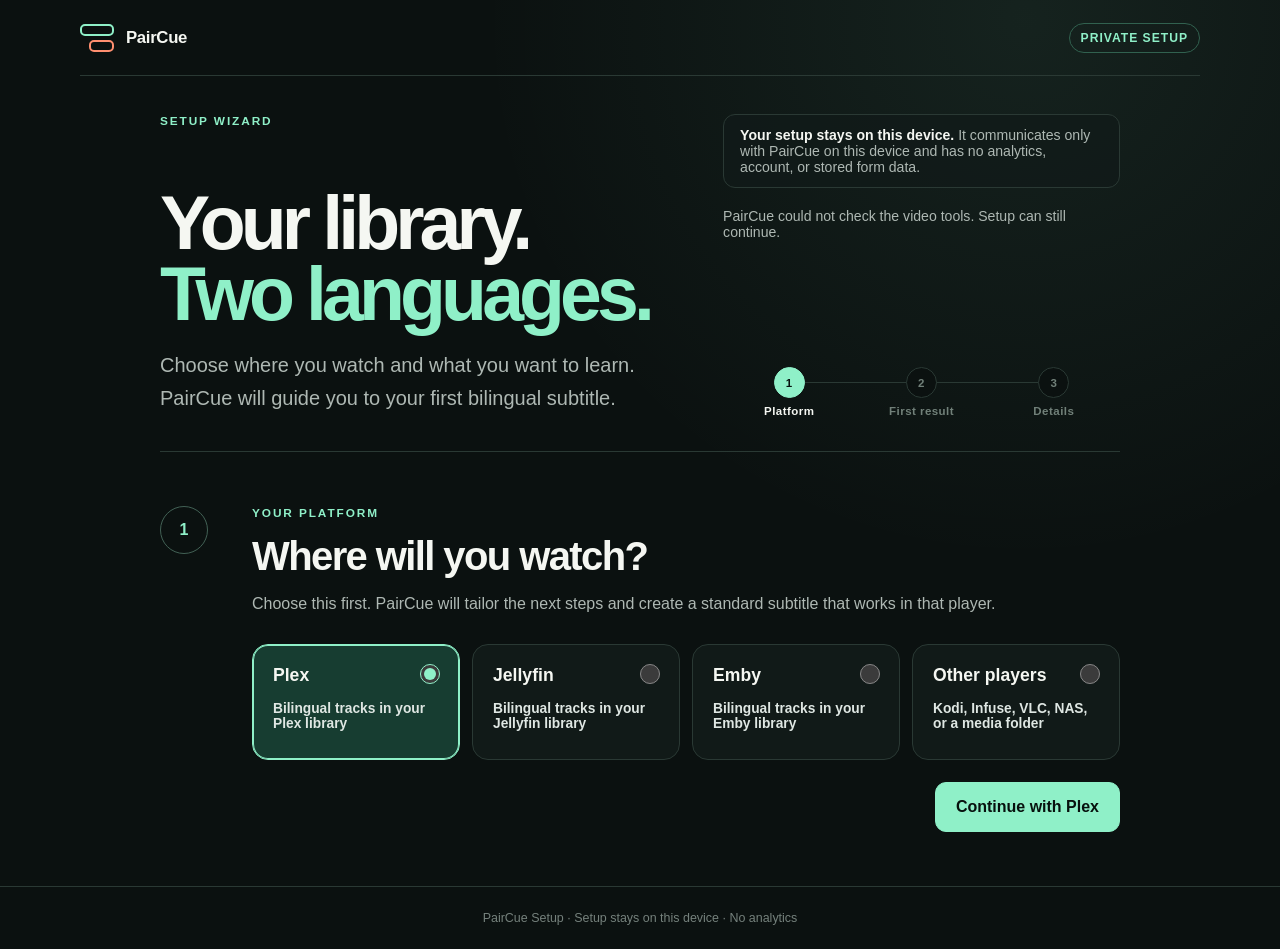
==== commit 2f0a5e17: "feat: prepare PairCue for public beta launch Signed-off-by: NLINEA <318270459+NLINEA@users.noreply.g" ====
--- a/src/paircue/setup/index.html
+++ b/src/paircue/setup/index.html
@@ -11,7 +11,7 @@
     <link rel="icon" href="favicon.svg" type="image/svg+xml">
     <meta
       name="description"
-      content="Create a private PairCue configuration without sending settings or API keys anywhere."
+      content="Create your first private bilingual subtitle with a guided PairCue setup."
     >
     <link rel="stylesheet" href="setup.css">
     <script src="setup.js" defer></script>
@@ -30,8 +30,8 @@
         <p class="eyebrow">SETUP WIZARD</p>
         <h1 id="page-title">Your library.<br><span>Two languages.</span></h1>
         <p class="lede">
-          Choose where you watch and what you want to learn. PairCue will create a ready-to-use
-          configuration file for you.
+          Choose where you watch and what you want to learn. PairCue will guide you to your first
+          bilingual subtitle.
         </p>
         <div class="privacy-note" role="note">
           <strong>Your setup stays on this device.</strong>
@@ -57,7 +57,7 @@
               <h2 id="platform-heading">Where will you watch?</h2>
               <p class="section-copy">
                 Choose this first. PairCue will tailor the next steps and create a standard
-                subtitle file for that player.
+                subtitle that works in that player.
               </p>
               <div class="choice-grid platform-grid" role="radiogroup" aria-label="Media platform">
                 <label class="choice-card">
